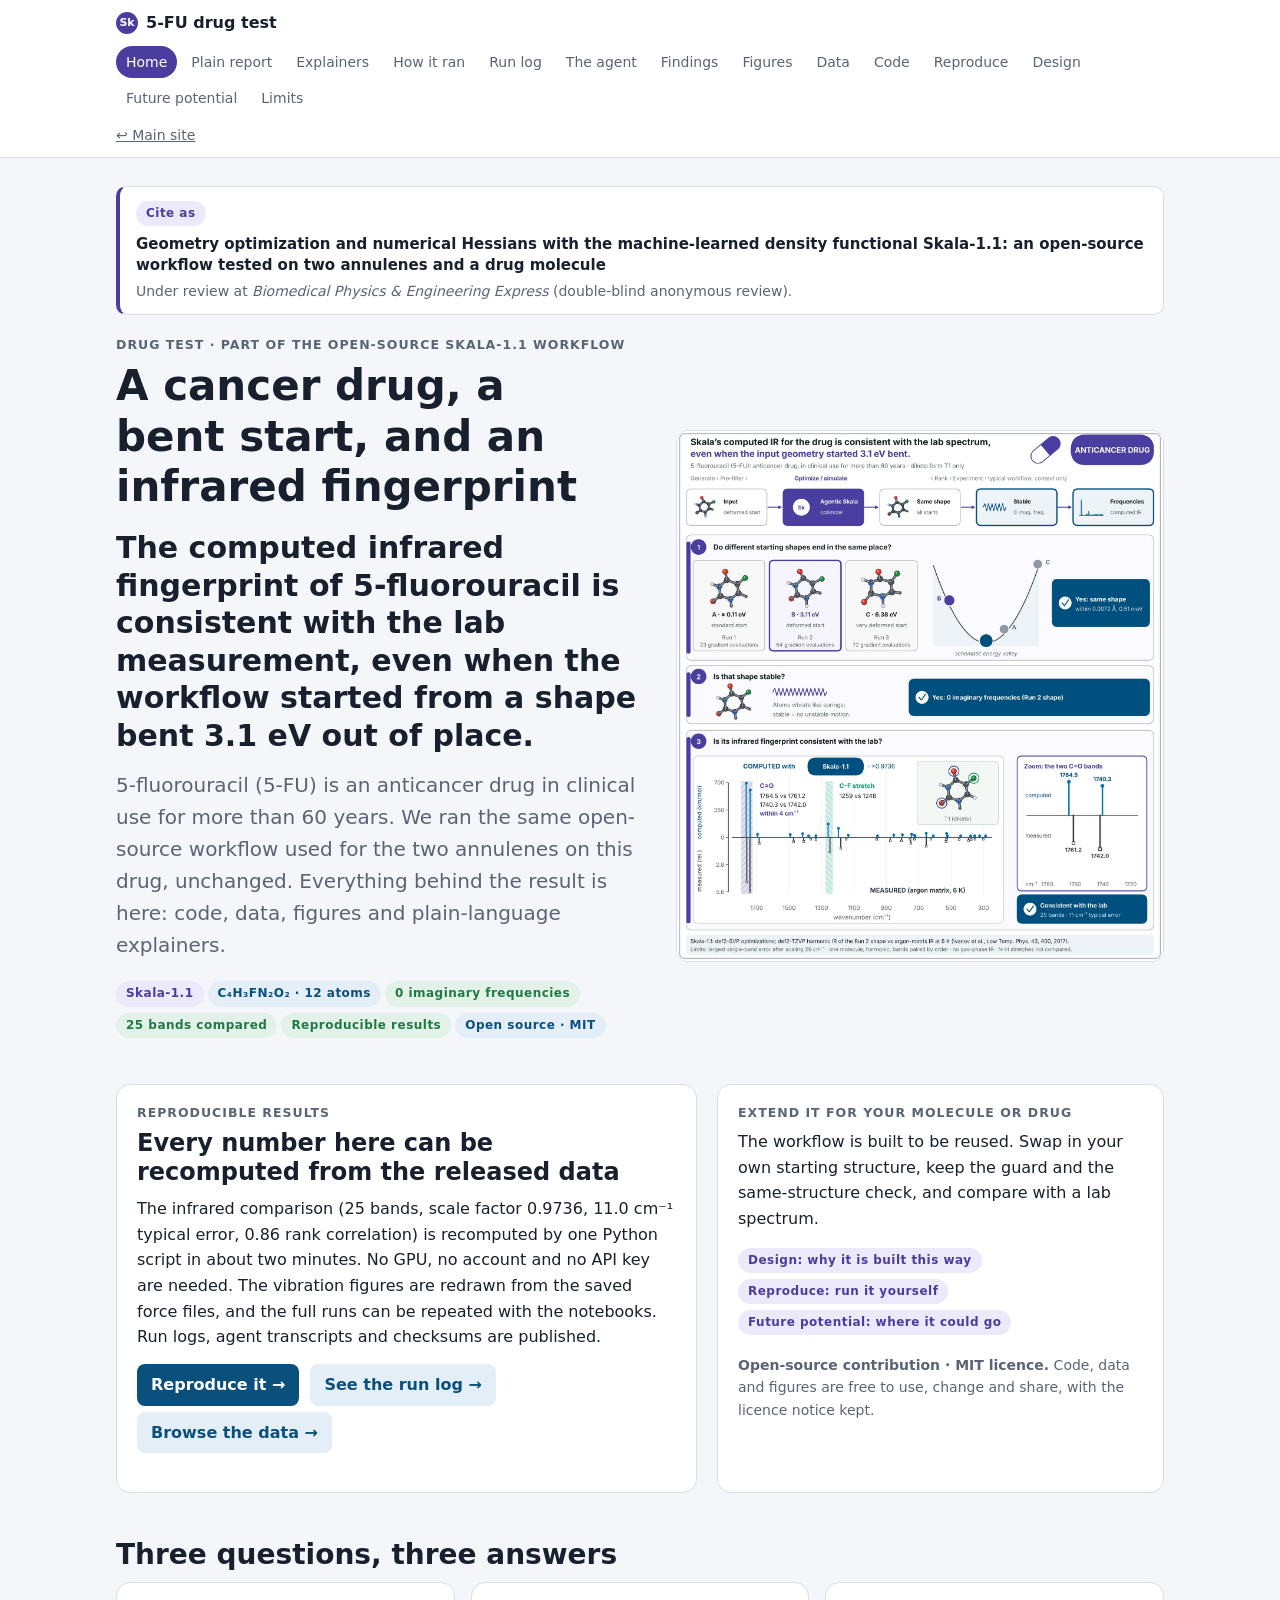
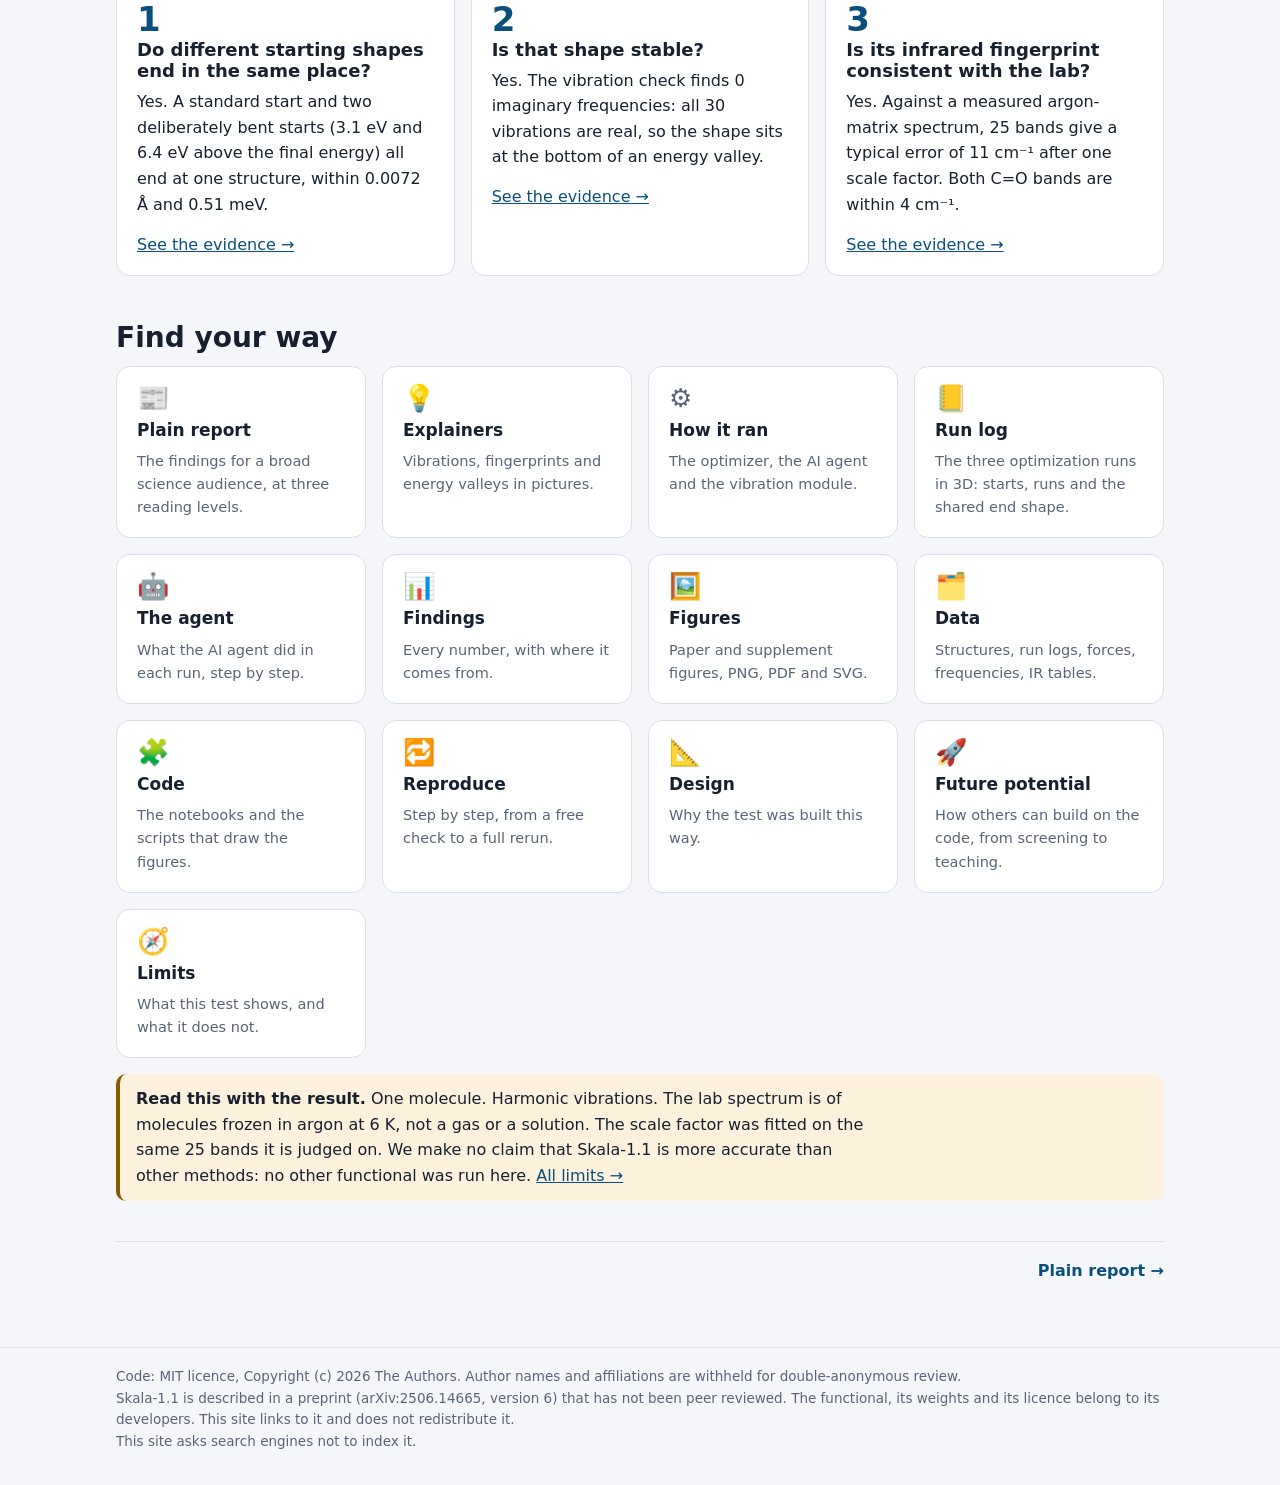
==== index.html @ 68a409f7 "paper" ====
<!doctype html>
<html lang="en">
<head>
<meta charset="utf-8">
<meta name="viewport" content="width=device-width, initial-scale=1">
<meta name="robots" content="noindex, nofollow, noarchive, nosnippet, noimageindex">
<meta name="googlebot" content="noindex, nofollow">
<meta name="bingbot" content="noindex, nofollow">
<meta name="robots" content="noai, noimageai">
<meta name="referrer" content="no-referrer">
<meta http-equiv="refresh" content="0; url=drug-5fu/index.html">
<title>Skala-1.1 workflow · drug test</title>
<link rel="stylesheet" href="drug-5fu/assets/css/site.css">
</head>
<body><main>
<h1>Skala-1.1 workflow · drug test</h1>
<p>Opening the <a href="drug-5fu/index.html">5-fluorouracil drug test</a>.</p>
</main></body>
</html>
---- drug-5fu/assets/css/site.css ----
/* Site styles. No external fonts or scripts, so the site makes no third-party requests. */
:root{
  --bg:#f5f6fa; --surface:#ffffff; --ink:#18202e; --muted:#5a6475; --line:#d9dee8;
  --skala:#4b3d9e; --skala-soft:#ece9fa;
  --navy:#0b4f7c; --navy-soft:#e3eef7;
  --lab:#2f3a48; --good:#1f7a45; --good-soft:#e2f2e8;
  --note:#8a5a00; --note-soft:#fbf1dc;
  --radius:14px; --maxw:1080px;
  --font:system-ui,-apple-system,"Segoe UI",Roboto,"Helvetica Neue",Arial,sans-serif;
  --mono:ui-monospace,SFMono-Regular,Menlo,Consolas,monospace;
}
@media (prefers-color-scheme: dark){
  :root{--bg:#10141c; --surface:#181e29; --ink:#e7ebf2; --muted:#a2acbd; --line:#2c3545;
  --skala:#a99cf0; --skala-soft:#262043; --navy:#86bde6; --navy-soft:#16293a;
  --lab:#c9d1dc; --good:#73d39a; --good-soft:#163222; --note:#f0c066; --note-soft:#33280f;}
}
*{box-sizing:border-box}
html{scroll-padding-top:72px}
body{margin:0;background:var(--bg);color:var(--ink);font:16px/1.6 var(--font)}
a{color:var(--navy)} a:hover{text-decoration-thickness:2px}
img{max-width:100%;height:auto;display:block}
code,.mono{font-family:var(--mono);font-size:.9em}
h1,h2,h3{line-height:1.2;margin:0 0 .4em;text-wrap:balance}
h1{font-size:clamp(28px,4.4vw,42px)} h2{font-size:clamp(22px,3vw,28px);margin-top:1.6em} h3{font-size:18px}
p{margin:0 0 .9em;max-width:72ch}
.skip{position:absolute;left:-999px}.skip:focus{left:8px;top:8px;background:var(--surface);padding:6px 10px;z-index:10}
/* top bar */
.top{position:sticky;top:0;z-index:5;background:color-mix(in srgb,var(--surface) 92%,transparent);backdrop-filter:blur(6px);border-bottom:1px solid var(--line)}
.top .in{max-width:var(--maxw);margin:0 auto;padding:10px 16px;display:flex;gap:10px 18px;align-items:center;flex-wrap:wrap}
.brand{font-weight:700;text-decoration:none;color:var(--ink);display:flex;gap:8px;align-items:center}
.brand .dot{width:22px;height:22px;border-radius:50%;background:var(--skala);display:inline-grid;place-items:center;color:#fff;font-size:11px;font-weight:800}
nav.main{display:flex;flex-wrap:wrap;gap:4px}
nav.main a{text-decoration:none;color:var(--muted);padding:5px 10px;border-radius:999px;font-size:14px;white-space:nowrap}
nav.main a:hover{background:var(--navy-soft);color:var(--ink)}
nav.main a[aria-current=page]{background:var(--skala);color:#fff}
main{max-width:var(--maxw);margin:0 auto;padding:28px 16px 64px}
.eyebrow{font-size:12.5px;letter-spacing:.08em;text-transform:uppercase;color:var(--muted);font-weight:700;margin-bottom:6px}
.lead{font-size:clamp(17px,2vw,20px);color:var(--muted);max-width:64ch}
/* blocks */
.card{background:var(--surface);border:1px solid var(--line);border-radius:var(--radius);padding:18px 20px;min-width:0}
.grid{display:grid;gap:16px}
.g2{grid-template-columns:repeat(2,minmax(0,1fr))}.g3{grid-template-columns:repeat(3,minmax(0,1fr))}.g4{grid-template-columns:repeat(4,minmax(0,1fr))}
@media (max-width:860px){.g3,.g4{grid-template-columns:repeat(2,minmax(0,1fr))}}
@media (max-width:600px){.g2,.g3,.g4{grid-template-columns:minmax(0,1fr)}}
.hero{display:grid;grid-template-columns:minmax(0,1.1fr) minmax(0,1fr);gap:24px;align-items:center;margin-bottom:28px}
@media (max-width:860px){.hero{grid-template-columns:minmax(0,1fr)}}
.big-line{font-size:clamp(22px,3vw,30px);font-weight:700;line-height:1.25;margin:.2em 0 .5em}
.tile{display:flex;flex-direction:column;gap:6px;text-decoration:none;color:var(--ink)}
.tile:hover{border-color:var(--navy)}
.tile .ic{font-size:26px;line-height:1}
.tile b{font-size:17px}.tile span{color:var(--muted);font-size:14.5px}
.num{font-size:34px;font-weight:800;color:var(--good);line-height:1.1}
.num.sk{color:var(--skala)} .num.nv{color:var(--navy)}
.small{font-size:14px;color:var(--muted)}
.chip{display:inline-block;font-size:12px;font-weight:700;letter-spacing:.04em;padding:3px 10px;border-radius:999px;background:var(--navy-soft);color:var(--navy);margin:0 4px 4px 0}
.chip.sk{background:var(--skala-soft);color:var(--skala)} .chip.ok{background:var(--good-soft);color:var(--good)} .chip.nt{background:var(--note-soft);color:var(--note)}
.note{background:var(--note-soft);border-left:4px solid var(--note);border-radius:10px;padding:12px 16px;margin:16px 0}
.note p:last-child{margin-bottom:0}
.ok-box{background:var(--good-soft);border-left:4px solid var(--good);border-radius:10px;padding:12px 16px;margin:16px 0}
figure{margin:0}
figure.fig{background:var(--surface);border:1px solid var(--line);border-radius:var(--radius);padding:12px;margin:18px 0}
figure.fig img{border-radius:8px;background:#fff}
figcaption{font-size:14px;color:var(--muted);padding:10px 4px 2px}
.dl{display:flex;flex-wrap:wrap;gap:6px;margin-top:8px}
.dl a{font-size:13px;text-decoration:none;border:1px solid var(--line);border-radius:999px;padding:3px 10px;color:var(--navy);background:var(--surface)}
.dl a:hover{border-color:var(--navy)}
/* pipeline */
.pipe{display:grid;grid-template-columns:repeat(4,minmax(0,1fr));gap:14px;counter-reset:m}
@media (max-width:860px){.pipe{grid-template-columns:repeat(2,minmax(0,1fr))}}
@media (max-width:520px){.pipe{grid-template-columns:minmax(0,1fr)}}
.mod{position:relative;background:var(--surface);border:1px solid var(--line);border-top:6px solid var(--skala);border-radius:var(--radius);padding:16px}
.mod.off{border-top-color:var(--line);opacity:.88}
.mod .k{font-size:12px;font-weight:800;letter-spacing:.08em;text-transform:uppercase;color:var(--skala)}
.mod.off .k{color:var(--muted)}
.mod h3{margin:.2em 0 .3em}.mod p{font-size:14.5px;margin:0 0 .5em}
.steps{counter-reset:s;list-style:none;padding:0;margin:0;display:grid;gap:12px}
.steps li{counter-increment:s;position:relative;padding:14px 16px 14px 60px;background:var(--surface);border:1px solid var(--line);border-radius:12px}
.steps li::before{content:counter(s);position:absolute;left:14px;top:12px;width:32px;height:32px;border-radius:50%;background:var(--skala);color:#fff;font-weight:800;display:grid;place-items:center}
/* tables */
.tw{overflow-x:auto;background:var(--surface);border:1px solid var(--line);border-radius:12px;margin:14px 0}
table{border-collapse:collapse;width:100%;font-size:14.5px;min-width:560px}
th,td{text-align:left;padding:9px 12px;border-bottom:1px solid var(--line);vertical-align:top}
th{font-size:12px;letter-spacing:.06em;text-transform:uppercase;color:var(--muted);background:var(--bg)}
tr:last-child td{border-bottom:0}
td.r,th.r{text-align:right;font-variant-numeric:tabular-nums;white-space:nowrap}
.say-avoid{display:grid;grid-template-columns:1fr 1fr;gap:16px}@media (max-width:600px){.say-avoid{grid-template-columns:1fr}}
.say h3{color:var(--good)} .avoid h3{color:var(--note)}
ul.clean{padding-left:20px;margin:0}ul.clean li{margin:4px 0}
.gifrow{display:grid;grid-template-columns:repeat(3,minmax(0,1fr));gap:12px}
@media (max-width:700px){.gifrow{grid-template-columns:repeat(2,minmax(0,1fr))}}
.gifrow figure{background:var(--surface);border:1px solid var(--line);border-radius:12px;padding:8px}
.gifrow img{background:#fff;border-radius:8px}
.next{display:flex;justify-content:space-between;gap:12px;flex-wrap:wrap;margin-top:40px;padding-top:16px;border-top:1px solid var(--line)}
.next a{text-decoration:none;font-weight:600}
footer{border-top:1px solid var(--line);color:var(--muted);font-size:13.5px}
footer .in{max-width:var(--maxw);margin:0 auto;padding:18px 16px 32px}
details{background:var(--surface);border:1px solid var(--line);border-radius:12px;padding:10px 14px;margin:10px 0}
summary{cursor:pointer;font-weight:600}
/* explainer svg */
.ex svg{width:100%;height:auto}
.ex text{font-family:var(--font);fill:var(--ink)}
@media (max-width:600px){.top{position:static}}
/* --- added: report, agent and future pages --- */
.levels{margin:18px 0}
.levels>input{position:absolute;opacity:0;pointer-events:none}
.levels>label{display:inline-block;cursor:pointer;padding:8px 16px;border-radius:999px;border:1.5px solid var(--line);background:var(--surface);font-weight:600;font-size:14.5px;margin:0 6px 10px 0;color:var(--muted)}
.levels>label small{display:block;font-weight:400;font-size:12px}
.levels>input:focus-visible+label{outline:3px solid var(--navy);outline-offset:2px}
#lv1:checked+label,#lv2:checked+label,#lv3:checked+label{background:var(--skala);border-color:var(--skala);color:#fff}
.levels .lv{display:none;background:var(--surface);border:1px solid var(--line);border-left:6px solid var(--skala);border-radius:var(--radius);padding:20px 22px}
#lv1:checked~.lv.l1,#lv2:checked~.lv.l2,#lv3:checked~.lv.l3{display:block}
.lv .hl{font-size:clamp(20px,2.6vw,26px);font-weight:700;line-height:1.3;margin:.1em 0 .6em;max-width:36em}
.lv p{max-width:74ch}
.lv ul{margin:.2em 0 0;padding-left:20px}.lv li{margin:6px 0}
@media print{.levels .lv{display:block!important;margin-bottom:12px}}
.duo{display:grid;grid-template-columns:1fr 1fr;gap:0;background:var(--surface);border:1px solid var(--line);border-radius:var(--radius);overflow:hidden;margin:14px 0}
.duo>div{padding:18px 20px;min-width:0}
.duo>div+div{border-left:1px solid var(--line);background:color-mix(in srgb,var(--navy-soft) 45%,var(--surface))}
@media (max-width:760px){.duo{grid-template-columns:1fr}.duo>div+div{border-left:0;border-top:1px solid var(--line)}}
.who{font-size:11.5px;font-weight:700;letter-spacing:.08em;text-transform:uppercase;color:var(--muted);margin-bottom:6px}
.easy{font-size:18px;font-weight:700;line-height:1.35}
.box{background:var(--skala-soft);border-radius:var(--radius);padding:18px 22px;margin:18px 0}
.box h3{color:var(--skala)}
.pull{font-size:clamp(20px,2.8vw,28px);font-weight:800;line-height:1.25;margin:0 0 .3em}
.ladder{list-style:none;padding:0;margin:0;display:grid;gap:10px}
.ladder li{display:grid;grid-template-columns:54px 1fr;background:var(--surface);border:1px solid var(--line);border-radius:12px;overflow:hidden}
.ladder .n{display:grid;place-items:center;font-size:24px;font-weight:800;background:var(--navy-soft);color:var(--navy)}
.ladder li.top .n{background:var(--good);color:#fff}
.ladder .b{padding:12px 16px}.ladder .b p{margin:0 0 .3em;font-size:14.5px}
.legend3{display:grid;gap:10px;margin:10px 0}
.legend3 .lg{background:var(--surface);border:1px solid var(--line);border-radius:12px;padding:12px 16px}
.legend3 .lg p{margin:0;font-size:14.5px;max-width:none}
.runcard dl{display:grid;grid-template-columns:auto 1fr;gap:4px 14px;margin:6px 0 0;font-size:14.5px}
.runcard dt{color:var(--muted)}.runcard dd{margin:0;font-variant-numeric:tabular-nums}
.runcard dd b{color:var(--note)}
.scrollx{overflow-x:auto}.scrollx svg{min-width:680px}
.legendrow{display:flex;flex-wrap:wrap;gap:6px 18px;font-size:13px;color:var(--muted);padding:8px 4px 0}
.legendrow i{display:inline-block;width:14px;height:4px;vertical-align:middle;margin-right:6px;border-radius:2px}
.legendrow i.d{width:10px;height:10px;transform:rotate(45deg);border-radius:0}
.finding{display:grid;grid-template-columns:34px 1fr;gap:12px;margin:12px 0}
.finding .n{font-size:22px;font-weight:800;color:var(--note);line-height:1.1}
.finding h3{margin:0 0 3px;font-size:16.5px}.finding p{margin:0;font-size:15px}
.dcards{display:grid;grid-template-columns:repeat(auto-fit,minmax(260px,1fr));gap:12px;margin:10px 0 18px}
.dcard{background:var(--surface);border:1px solid var(--line);border-radius:10px;padding:12px 14px;font-size:14.5px}
.dcard.chg{border-color:var(--note);background:var(--note-soft)}
.dcard .when{display:flex;justify-content:space-between;gap:8px;font-size:12px;color:var(--muted);font-family:var(--mono);margin-bottom:4px}
.dcard .pill{padding:1px 8px;border-radius:99px;background:var(--bg);white-space:nowrap}
.dcard.chg .pill{background:var(--note);color:var(--surface)}
.dcard p{margin:0 0 .4em}.dcard .q{font-size:13px;color:var(--muted);font-style:italic;margin:0}
.idea{display:flex;flex-direction:column;gap:6px}
.idea .ic{font-size:26px;line-height:1}
.idea p{font-size:14.5px;margin:0}
.idea .need{font-size:13.5px;color:var(--muted);border-top:1px dashed var(--line);padding-top:8px;margin-top:auto}
pre{background:var(--bg);border:1px solid var(--line);border-radius:10px;padding:12px 14px;overflow-x:auto;font-size:13px;line-height:1.5}
.card pre{margin:8px 0}

/* long file names and tables on narrow screens */
main code{overflow-wrap:anywhere;word-break:break-word}
main li,main p{overflow-wrap:anywhere}
@media (max-width:700px){main table{display:block;overflow-x:auto;max-width:100%}}


/* home page: citation line and band */
.cite{background:var(--surface);border:1px solid var(--line);border-left:4px solid var(--skala);border-radius:10px;padding:12px 16px;margin:0 0 20px}
.cite p{margin:4px 0 0;max-width:none}.cite-t{font-size:15px;line-height:1.4}.cite-j{font-size:14px;color:var(--muted)}
.band{display:grid;grid-template-columns:minmax(0,1.3fr) minmax(0,1fr);gap:20px;margin:28px 0 8px}
.band>div{background:var(--surface);border:1px solid var(--line);border-radius:var(--radius);padding:18px 20px;min-width:0}
.band-main{border-top:4px solid var(--good)}.band-side{border-top:4px solid var(--skala)}
.band-h{margin-top:.2em;font-size:clamp(20px,2.4vw,24px)}
.btn-link{display:inline-block;font-weight:700;padding:8px 14px;border-radius:8px;background:var(--navy);color:#fff;text-decoration:none;margin:0 6px 6px 0}
.btn-link.alt{background:var(--navy-soft);color:var(--navy)}
.band a.chip{text-decoration:none}
@media (max-width:800px){.band{grid-template-columns:1fr}}
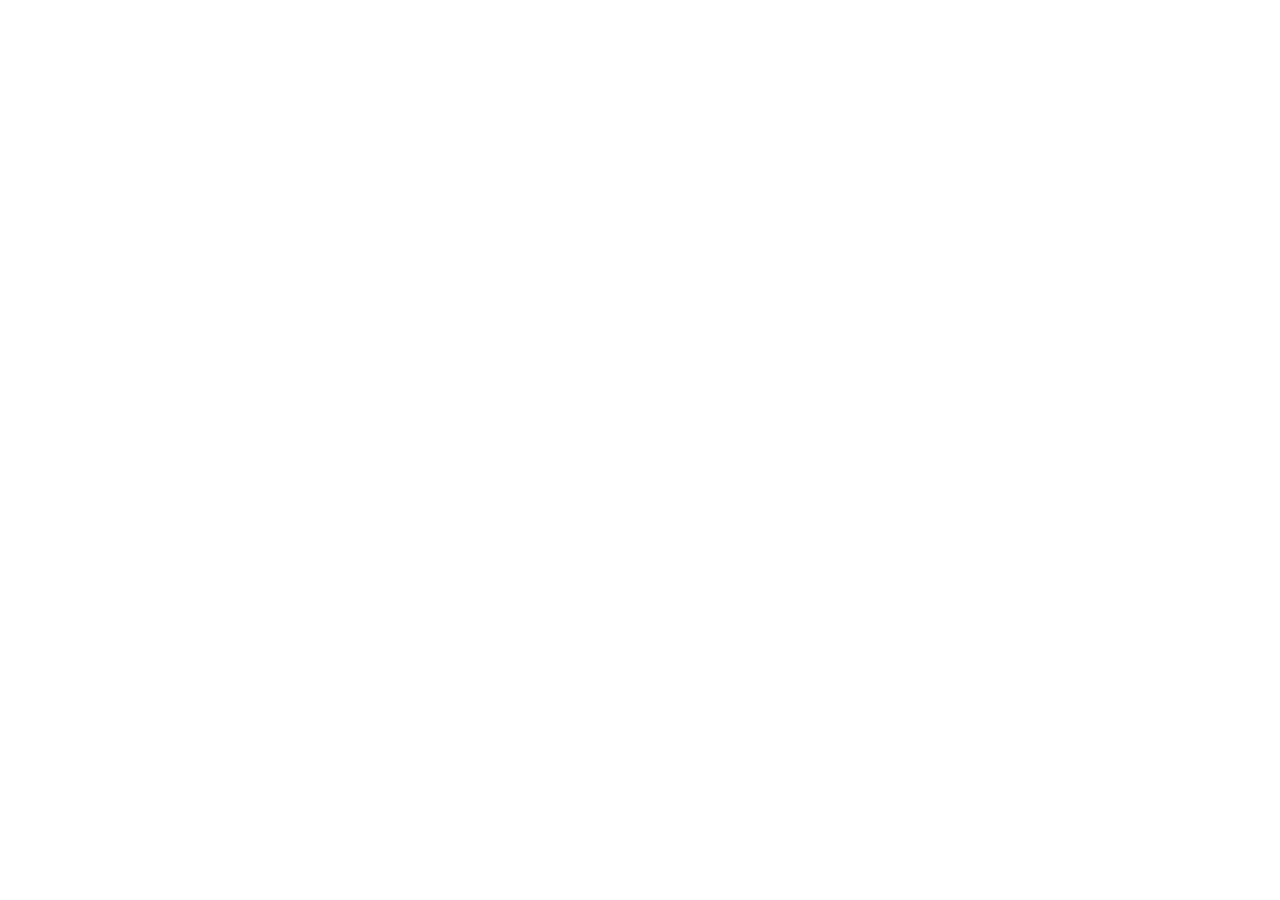
==== commit d741c9f6: "Add files via upload" ====
--- a/index.html
+++ b/index.html
@@ -1,19 +1,16 @@
-<!doctype html>
-<html lang="en">
-<head>
-<meta charset="utf-8">
-<meta name="viewport" content="width=device-width, initial-scale=1">
-<meta name="robots" content="noindex, nofollow, noarchive, nosnippet, noimageindex">
-<meta name="googlebot" content="noindex, nofollow">
-<meta name="bingbot" content="noindex, nofollow">
-<meta name="robots" content="noai, noimageai">
-<meta name="referrer" content="no-referrer">
-<meta http-equiv="refresh" content="0; url=drug-5fu/index.html">
-<title>Skala-1.1 workflow · drug test</title>
-<link rel="stylesheet" href="drug-5fu/assets/css/site.css">
-</head>
-<body><main>
-<h1>Skala-1.1 workflow · drug test</h1>
-<p>Opening the <a href="drug-5fu/index.html">5-fluorouracil drug test</a>.</p>
-</main></body>
-</html>
+<!DOCTYPE html>
+<html lang="en">
+<head>
+  <meta charset="UTF-8">
+  <meta name="viewport" content="width=device-width, initial-scale=1.0">
+  <title>Redirecting...</title>
+  <meta http-equiv="refresh" content="0; url=https://anonymousauthorsdoubleblind.github.io/opensource-anonymous-contribution-535-workflow-paper-2026/">
+  <link rel="canonical" href="https://anonymousauthorsdoubleblind.github.io/opensource-anonymous-contribution-535-workflow-paper-2026/">
+  <script>
+    window.location.replace("https://anonymousauthorsdoubleblind.github.io/opensource-anonymous-contribution-535-workflow-paper-2026/");
+  </script>
+</head>
+<body>
+  <p>If you are not redirected automatically, <a href="https://anonymousauthorsdoubleblind.github.io/opensource-anonymous-contribution-535-workflow-paper-2026/">click here to continue</a>.</p>
+</body>
+</html>
